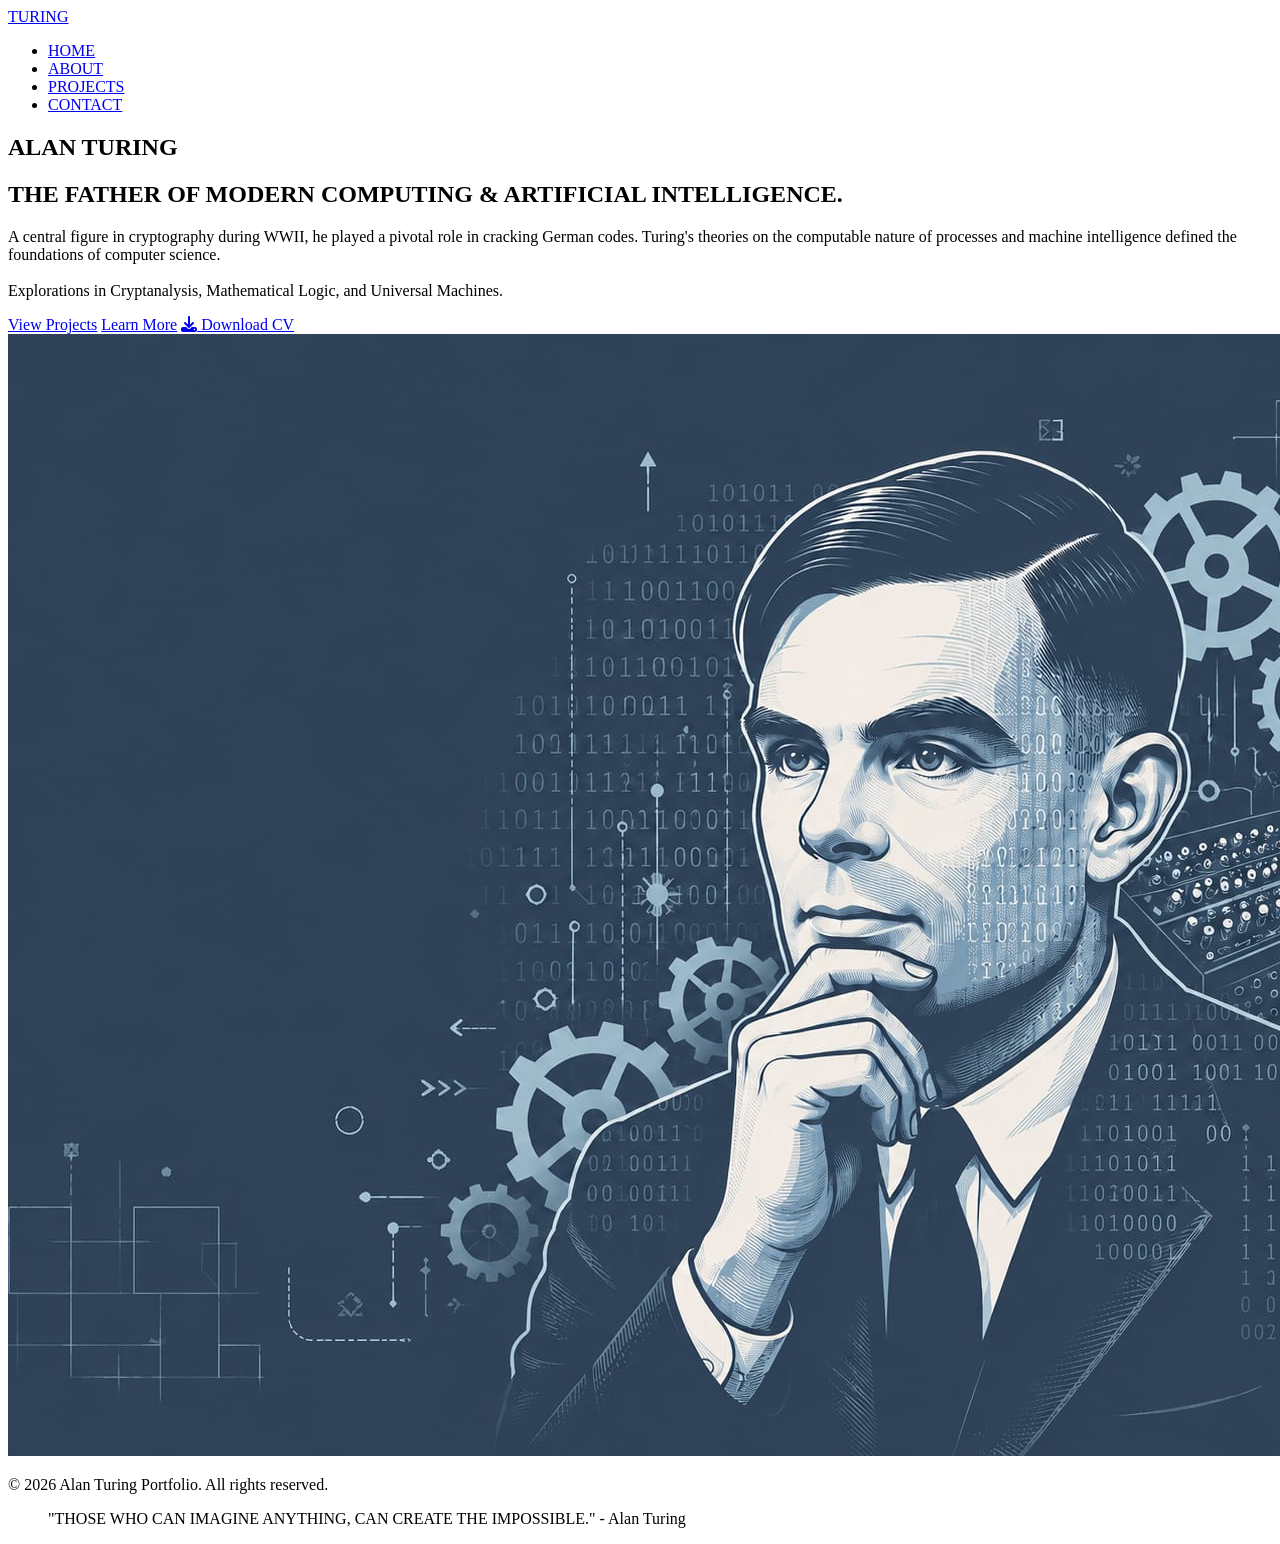
==== index.html @ 2c829f88 "update" ====
<!doctype html>
<html lang="en">
  <head>
    <meta charset="UTF-8" />
    <link
      rel="stylesheet"
      href="https://cdnjs.cloudflare.com/ajax/libs/font-awesome/6.4.0/css/all.min.css"
    />
    <meta name="viewport" content="width=device-width, initial-scale=1.0" />
    <meta
      name="description"
      content="Alan Turing was a pioneering mathematician, computer scientist, and cryptanalyst. He is widely considered to be the father of theoretical computer science and artificial intelligence."
    />
    <link rel="stylesheet" href="css/index.css" />
    <title>Alan Turing-Home</title>
  </head>
  <body>
    <header class="header">
      <nav class="navbar">
        <div class="logo">
          <a href="index.html">TURING</a>
        </div>
        <ul class="nav-links">
          <li><a href="index.html">HOME</a></li>
          <li><a href="about.html">ABOUT</a></li>
          <li><a href="projects.html">PROJECTS</a></li>
          <li><a href="contact.html">CONTACT</a></li>
        </ul>
      </nav>
    </header>
    <main>
      <section class="hero-section">
        <div class="hero-container">
          <div class="hero-content">
            <h1>ALAN TURING</h1>
            <h2>THE FATHER OF MODERN COMPUTING & ARTIFICIAL INTELLIGENCE.</h2>
            <p class="hero-desc">
              A central figure in cryptography during WWII, he played a pivotal role in cracking German codes. 
              Turing's theories on the computable nature of processes and machine intelligence defined the foundations of computer science.
              <br><br>
              Explorations in Cryptanalysis, Mathematical Logic, and Universal Machines.
            </p>
            <div class="hero-buttons">
              <a href="projects.html" class="btn">View Projects</a>
              <a href="about.html" class="btn">Learn More</a>
              <a href="Alan_Turing_CV.pdf" download="Alan_Turing_CV" class="btn-cv">
                <i class="fa-solid fa-download"></i> Download CV
              </a>
            </div>
          </div>
          <div class="hero-image">
            <img src="images/home-image.jpeg" alt="Alan Turing Portrait" />
          </div>
        </div>
      </section>
    </main>
    <footer class="footer">
      <div class="footer-content">
        <p class="copyright">
          &copy; 2026 Alan Turing Portfolio. All rights reserved.
        </p>
        <blockquote class="footer-quote">
          "THOSE WHO CAN IMAGINE ANYTHING, CAN CREATE THE IMPOSSIBLE."
          <span>- Alan Turing</span>
        </blockquote>
      </div>
    </footer>
  </body>
</html>
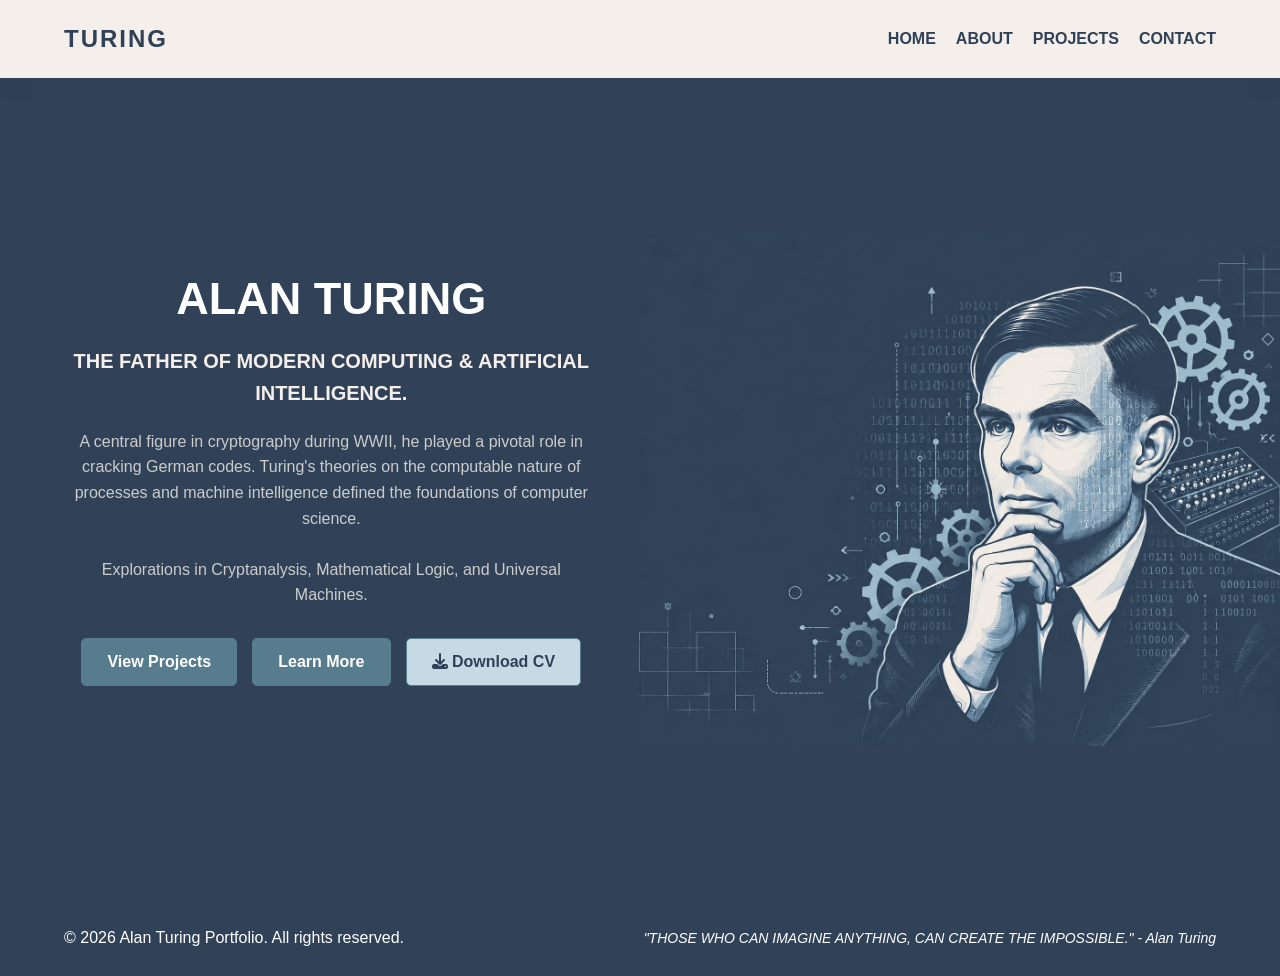
==== commit db163e43: "FIXING THE CSS PATH" ====
--- a/index.html
+++ b/index.html
@@ -11,7 +11,8 @@
       name="description"
       content="Alan Turing was a pioneering mathematician, computer scientist, and cryptanalyst. He is widely considered to be the father of theoretical computer science and artificial intelligence."
     />
-    <link rel="stylesheet" href="css/index.css" />
+    <link rel="stylesheet" href="CSS/index.css" />
+    <link rel="stylesheet" href="CSS/nav-footer.css" />
     <title>Alan Turing-Home</title>
   </head>
   <body>
--- a/CSS/index.css
+++ b/CSS/index.css
@@ -0,0 +1,128 @@
+* {
+  margin: 0;
+  padding: 0;
+  box-sizing: border-box;
+}
+body {
+  font-family: sans-serif;
+  background-color: #314258;
+  color: #fff;
+  line-height: 1.6;
+}
+.hero-section {
+  min-height: calc(100vh - 78.4px);  
+  display: flex;
+  align-items: center;
+  padding: 0 0 0 5%;
+  overflow: hidden;
+}
+.hero-container {
+  display: flex;
+  flex-direction: row;
+  justify-content: space-between;
+  gap: 40px;
+  width: 100%;
+  align-items: center;
+  height: 100%;
+}
+.hero-content {
+  flex: 1;
+  text-align: center;
+}
+.hero-image {
+  flex: 1.2;   
+  display: flex;
+  justify-content: flex-end;
+  align-items: center;
+  height: 100%;
+}
+.hero-content h1 {
+  font-size: 45px;
+  color: #fff;
+  margin-bottom: 10px;
+}
+.hero-content h2 {
+  font-size: 20px;
+  color: #f5efeb;
+  margin-bottom: 20px;
+}
+.hero-desc {
+  font-size: 16px;
+  color: #ccc;
+  margin: 0 0 30px auto;
+  line-height: 1.6;
+  text-align: center;
+  max-width: 800px;
+}
+.hero-buttons {
+  display: flex;
+  gap: 15px;
+  margin-bottom: 30px;
+  justify-content: center;
+}
+.btn, .btn-cv:hover{
+  padding: 10px 25px;
+  border-radius: 5px;
+  font-weight: bold;
+  display: inline-block;
+  transition: 0.3s;
+  border: 1px solid #567c8d;
+  color: #fff;
+  background-color: #567c8d;
+}
+.btn:hover, .btn-cv {
+  padding: 10px 25px;
+  border-radius: 5px;
+  font-weight: bold;
+  display: inline-block;
+  transition: 0.3s;
+  border: 1px solid #567c8d;
+  color: #2f4156;
+  background-color: #c8d9e6;
+}
+.hero-image img {
+  width: 100%;
+  height: 100%;
+  object-fit: cover;
+  object-position: center;
+  border-radius: 0;
+}
+
+@media (max-width: 768px) {
+  .hero-section {
+    padding: 40px 5%;
+    height: auto;
+    min-height: calc(100vh - 120px);
+  }
+  .hero-container {
+    flex-direction: column;
+    height: auto;
+    gap: 30px;
+  }
+  .hero-content {
+    text-align: center;
+  }
+  .hero-buttons {
+    display: flex;
+    flex-direction: column;
+    gap: 12px;
+    align-items: center;
+    width: 100%;
+  }  
+  .btn, .btn-cv {
+    padding: 10px 0px;
+    font-size: 17px;
+    width: 350px;
+    text-align: center;
+    box-sizing: border-box;
+  }
+  .hero-image {
+    width: 100%;
+    height: 300px;
+  }
+  .hero-image img {
+    width: 100%;
+    height: 100%;
+    object-fit: contain;
+  }
+}
--- a/CSS/nav-footer.css
+++ b/CSS/nav-footer.css
@@ -0,0 +1,68 @@
+a {
+  text-decoration: none;
+  color: inherit;
+}
+ul {
+  list-style: none;
+}
+.header {
+  background-color: #f5efeb;
+  padding: 20px 5%;
+  width: 100%;
+  box-shadow: 0 4px 20px rgba(47, 65, 86, 0.12);
+}
+.navbar {
+  display: flex;
+  justify-content: space-between;
+  align-items: center;
+}
+.logo a {
+  font-size: 24px;
+  font-weight: bold;
+  color: #2f4156;
+  letter-spacing: 2px;
+}
+.nav-links {
+  display: flex;
+  gap: 20px;
+}
+.nav-links a {
+  color: #2f4156;
+  font-weight: 600;
+}
+.nav-links a:hover {
+  color: #7697a5;
+}
+
+.footer {
+  background-color: #314258;
+  padding: 25px 5%;
+}
+.footer-content {
+  display: flex;
+  justify-content: space-between;
+  align-items: center;
+}
+.footer-quote {
+  font-size: 14px;
+  text-align: right;
+  font-style: italic;
+}
+
+@media (max-width: 768px) {
+  .navbar {
+    flex-direction: column;          
+    gap: 15px;
+    text-align: center;
+  }
+  .nav-links {
+    gap: 15px;
+    font-size: 14px;
+  }
+  .footer-content {
+    display: flex;
+    justify-content: space-between;
+    align-items: center;
+    width: 100%;
+  }
+}
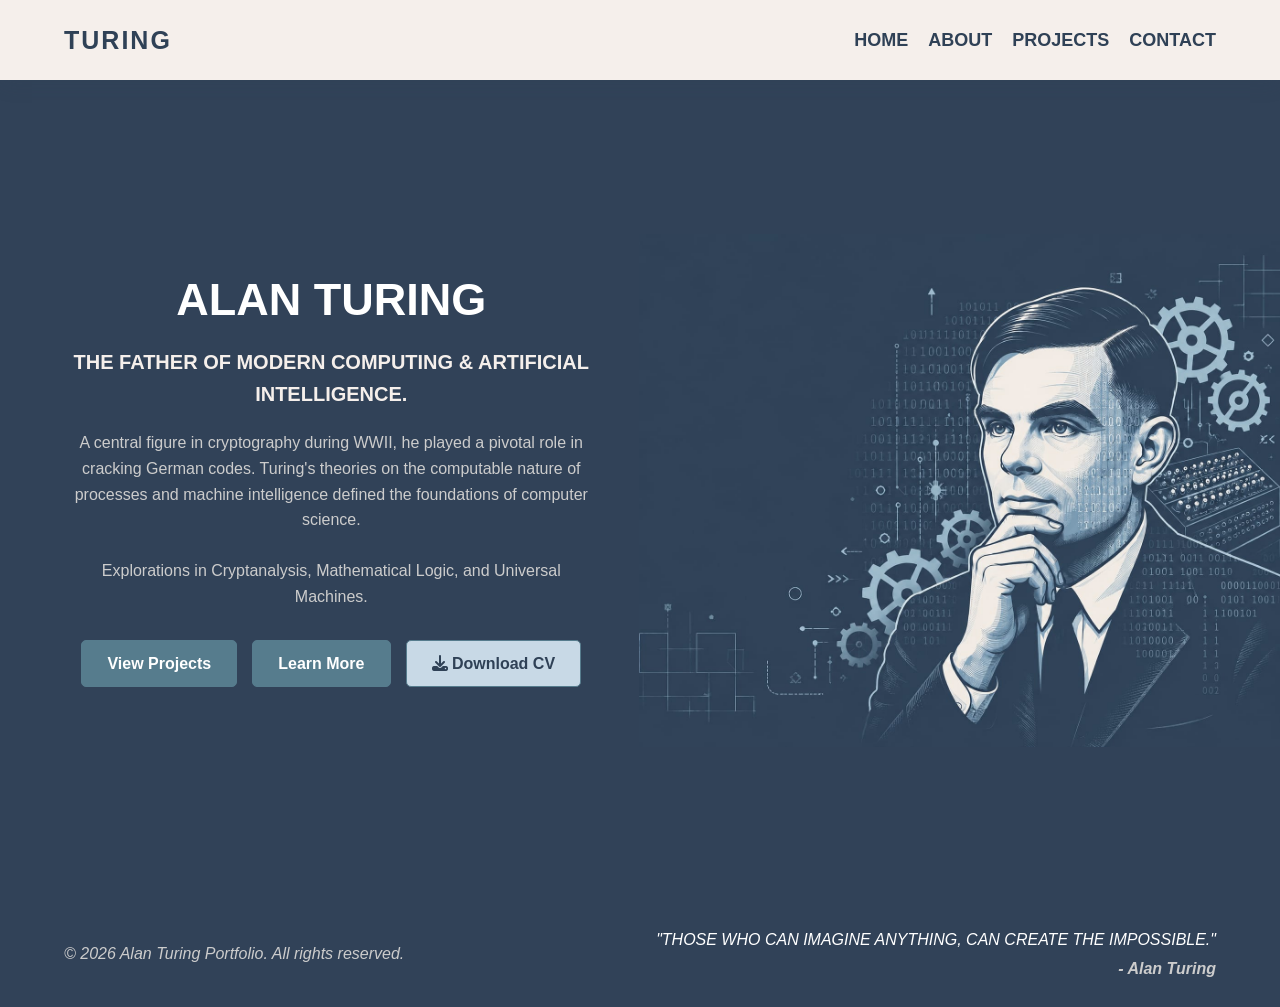
==== commit 6f75271f: "update" ====
--- a/index.html
+++ b/index.html
@@ -2,17 +2,17 @@
 <html lang="en">
   <head>
     <meta charset="UTF-8" />
-    <link
-      rel="stylesheet"
-      href="https://cdnjs.cloudflare.com/ajax/libs/font-awesome/6.4.0/css/all.min.css"
-    />
     <meta name="viewport" content="width=device-width, initial-scale=1.0" />
     <meta
       name="description"
       content="Alan Turing was a pioneering mathematician, computer scientist, and cryptanalyst. He is widely considered to be the father of theoretical computer science and artificial intelligence."
     />
+    <link
+      rel="stylesheet"
+      href="https://cdnjs.cloudflare.com/ajax/libs/font-awesome/6.4.0/css/all.min.css"
+    />
+    <link rel="stylesheet" href="CSS/nav-footer.css" />
     <link rel="stylesheet" href="CSS/index.css" />
-    <link rel="stylesheet" href="CSS/nav-footer.css" />
     <title>Alan Turing-Home</title>
   </head>
   <body>
--- a/CSS/nav-footer.css
+++ b/CSS/nav-footer.css
@@ -1,9 +1,7 @@
-a {
-  text-decoration: none;
-  color: inherit;
-}
-ul {
-  list-style: none;
+* {
+  margin: 0;
+  padding: 0;
+  box-sizing: border-box;
 }
 .header {
   background-color: #f5efeb;
@@ -17,18 +15,27 @@
   align-items: center;
 }
 .logo a {
-  font-size: 24px;
+  font-family: sans-serif;
+  font-size: 25px;
   font-weight: bold;
   color: #2f4156;
   letter-spacing: 2px;
+  text-decoration: none;
 }
 .nav-links {
   display: flex;
   gap: 20px;
+  list-style: none;
+}
+.nav-links li {
+  list-style: none;
 }
 .nav-links a {
+  font-family: sans-serif;
+  font-size: 18px;
   color: #2f4156;
   font-weight: 600;
+  text-decoration: none;
 }
 .nav-links a:hover {
   color: #7697a5;
@@ -36,6 +43,7 @@
 
 .footer {
   background-color: #314258;
+  color: #fff;
   padding: 25px 5%;
 }
 .footer-content {
@@ -44,9 +52,25 @@
   align-items: center;
 }
 .footer-quote {
-  font-size: 14px;
+  font-size: 16px;
   text-align: right;
   font-style: italic;
+}
+.footer-quote span {
+  font-family: sans-serif;
+  display: block;
+  font-size: 16px;
+  font-weight: bold;
+  margin-top: 4px;
+  color: #ccc;
+}
+
+.copyright {
+  font-family: sans-serif;
+  font-size: 16px;
+  text-align: right;
+  font-style: italic;
+  color: #ccc;
 }
 
 @media (max-width: 768px) {
--- a/CSS/index.css
+++ b/CSS/index.css
@@ -61,6 +61,7 @@
   justify-content: center;
 }
 .btn, .btn-cv:hover{
+  text-decoration: none;
   padding: 10px 25px;
   border-radius: 5px;
   font-weight: bold;
@@ -71,6 +72,7 @@
   background-color: #567c8d;
 }
 .btn:hover, .btn-cv {
+  text-decoration: none;
   padding: 10px 25px;
   border-radius: 5px;
   font-weight: bold;
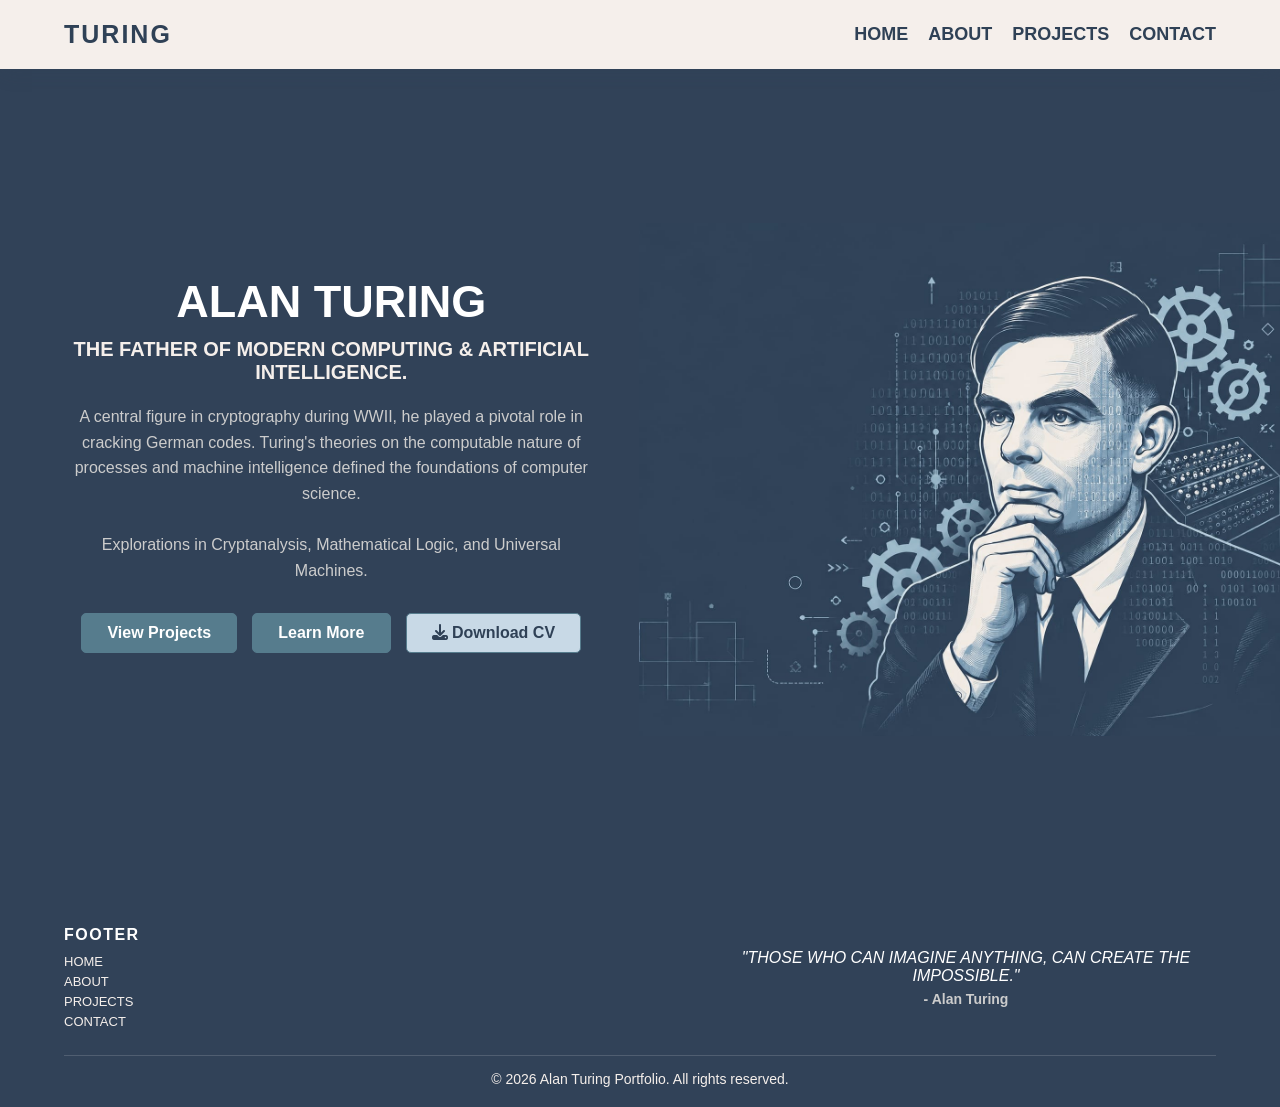
==== commit fecf7516: "update" ====
--- a/index.html
+++ b/index.html
@@ -56,15 +56,31 @@
       </section>
     </main>
     <footer class="footer">
-      <div class="footer-content">
-        <p class="copyright">
-          &copy; 2026 Alan Turing Portfolio. All rights reserved.
-        </p>
+      
+      <div class="footer-top">
+        <div class="footer-links-col">
+          <h4 class="footer-title">FOOTER</h4>
+          <ul class="footer-links">
+            <li><a href="index.html">HOME</a></li>
+            <li><a href="about.html">ABOUT</a></li>
+            <li><a href="projects.html">PROJECTS</a></li>
+            <li><a href="contact.html">CONTACT</a></li>
+          </ul>
+        </div>
         <blockquote class="footer-quote">
           "THOSE WHO CAN IMAGINE ANYTHING, CAN CREATE THE IMPOSSIBLE."
           <span>- Alan Turing</span>
         </blockquote>
       </div>
+
+      <div class="footer-divider"></div>
+
+      <div class="footer-bottom">
+        <p class="copyright">
+          &copy; 2026 Alan Turing Portfolio. All rights reserved.
+        </p>
+      </div>
+
     </footer>
   </body>
 </html>
--- a/CSS/nav-footer.css
+++ b/CSS/nav-footer.css
@@ -13,6 +13,7 @@
   display: flex;
   justify-content: space-between;
   align-items: center;
+  height: 100%;
 }
 .logo a {
   font-family: sans-serif;
@@ -44,36 +45,84 @@
 .footer {
   background-color: #314258;
   color: #fff;
-  padding: 25px 5%;
+  padding: 35px 5% 20px 5%;
 }
-.footer-content {
+.footer-top {
   display: flex;
   justify-content: space-between;
   align-items: center;
+  width: 100%;
+  margin-bottom: 25px;
+}
+.footer-links-col {
+  display: flex;
+  flex-direction: column;
+  gap: 4px;
+}
+.footer-title {
+  font-size: sans-serif;
+  font-size: 16px;
+  font-weight: bold;
+  color: #fff;
+  letter-spacing: 1.5px;
+  margin-bottom: 4px;
+}
+.footer-links {
+  list-style: none;
+  display: flex;
+  flex-direction: column;
+  gap: 2px;
+}
+.footer-links a {
+  font-family: sans-serif;
+  font-size: 13px;
+  color: #f5efeb;
+  text-decoration: none;
+  font-weight: 500;
+}
+.footer-links a:hover {
+  color: #7697a5;
 }
 .footer-quote {
   font-size: 16px;
-  text-align: right;
+  text-align: center;
   font-style: italic;
+  color: #fff;
+  max-width: 500px;
 }
 .footer-quote span {
   font-family: sans-serif;
   display: block;
-  font-size: 16px;
+  font-size: 14px;
   font-weight: bold;
-  margin-top: 4px;
+  margin-top: 6px;
   color: #ccc;
+  font-style: normal;
 }
-
+.footer-divider {
+  width: 100%;
+  height: 1px;
+  background-color: rgba(255, 255, 255, 0.15);
+  margin-bottom: 15px; 
+}
+.footer-bottom {
+  text-align: center;
+}
 .copyright {
   font-family: sans-serif;
-  font-size: 16px;
-  text-align: right;
-  font-style: italic;
-  color: #ccc;
+  font-size: 14px;
+  color: #f5efeb;
+  text-align: center;
 }
 
 @media (max-width: 768px) {
+  .header {
+    padding: 15px 4%;
+  }
+  .logo a {
+    font-size: 28px;
+    letter-spacing: 1px;
+  }
   .navbar {
     flex-direction: column;          
     gap: 15px;
@@ -81,12 +130,39 @@
   }
   .nav-links {
     gap: 15px;
+  }
+  .nav-links a {
+    font-size: 17px;
+  }
+  .footer {
+    padding: 25px 4% 15px 4%;
+  }
+  .footer-top {
+    flex-direction: row;
+    justify-content: space-between;
+    align-items: flex-start;
+    gap: 14px;
+  }
+  .footer-links-col {
+    align-items: flex-start;
+    text-align: left;
+    flex: 1;
+  }
+  .footer-links a {
+    font-size: 12px;
+  }
+  .footer-title {
     font-size: 14px;
   }
-  .footer-content {
-    display: flex;
-    justify-content: space-between;
-    align-items: center;
-    width: 100%;
+  .footer-quote {
+    font-size: 13px;
+    text-align: right;
+    flex: 1.5;
+  }
+  .footer-quote span {
+    font-size: 12px;
+  }
+  .copyright {
+    font-size: 13px;
   }
 }
--- a/CSS/index.css
+++ b/CSS/index.css
@@ -7,7 +7,6 @@
   font-family: sans-serif;
   background-color: #314258;
   color: #fff;
-  line-height: 1.6;
 }
 .hero-section {
   min-height: calc(100vh - 78.4px);  
@@ -92,7 +91,7 @@
 
 @media (max-width: 768px) {
   .hero-section {
-    padding: 40px 5%;
+    padding: 30px 5%;
     height: auto;
     min-height: calc(100vh - 120px);
   }
@@ -104,12 +103,27 @@
   .hero-content {
     text-align: center;
   }
+  .hero-content h1 {
+    font-size: 26px;
+    margin-bottom: 8px;
+    letter-spacing: 1px;
+  }
+  .hero-content h2 {
+    font-size: 15px;
+    line-height: 1.4;
+    margin-bottom: 15px;
+  }
   .hero-buttons {
     display: flex;
     flex-direction: column;
     gap: 12px;
     align-items: center;
     width: 100%;
+  }
+  .hero-desc {
+    font-size: 14px;
+    line-height: 1.4;
+    margin: 0 auto 20px auto;
   }  
   .btn, .btn-cv {
     padding: 10px 0px;
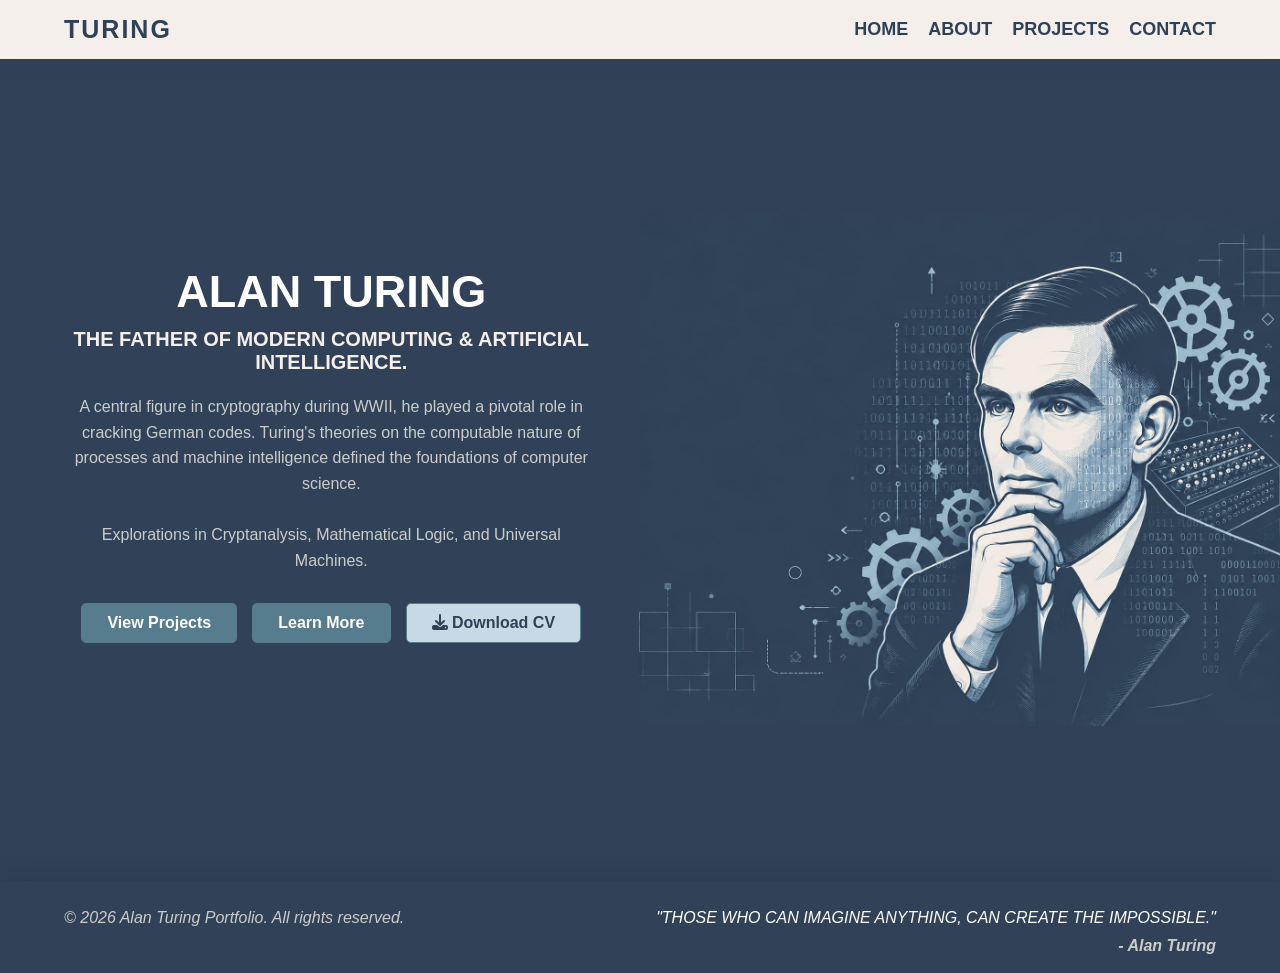
==== commit 5a144d6a: "update" ====
--- a/index.html
+++ b/index.html
@@ -56,31 +56,15 @@
       </section>
     </main>
     <footer class="footer">
-      
-      <div class="footer-top">
-        <div class="footer-links-col">
-          <h4 class="footer-title">FOOTER</h4>
-          <ul class="footer-links">
-            <li><a href="index.html">HOME</a></li>
-            <li><a href="about.html">ABOUT</a></li>
-            <li><a href="projects.html">PROJECTS</a></li>
-            <li><a href="contact.html">CONTACT</a></li>
-          </ul>
-        </div>
+      <div class="footer-content">
+        <p class="copyright">
+          &copy; 2026 Alan Turing Portfolio. All rights reserved.
+        </p>
         <blockquote class="footer-quote">
           "THOSE WHO CAN IMAGINE ANYTHING, CAN CREATE THE IMPOSSIBLE."
           <span>- Alan Turing</span>
         </blockquote>
       </div>
-
-      <div class="footer-divider"></div>
-
-      <div class="footer-bottom">
-        <p class="copyright">
-          &copy; 2026 Alan Turing Portfolio. All rights reserved.
-        </p>
-      </div>
-
     </footer>
   </body>
 </html>
--- a/CSS/nav-footer.css
+++ b/CSS/nav-footer.css
@@ -4,10 +4,15 @@
   box-sizing: border-box;
 }
 .header {
+  position: sticky;
+  top: 0;
+  z-index: 1000;
   background-color: #f5efeb;
-  padding: 20px 5%;
+  backdrop-filter: blur(8px);
+  padding: 15px 5%;
   width: 100%;
   box-shadow: 0 4px 20px rgba(47, 65, 86, 0.12);
+  transition: all 0.3s ease;
 }
 .navbar {
   display: flex;
@@ -43,79 +48,51 @@
 }
 
 .footer {
+  padding: 25px 5% 15px 5%;
+  width: 100%;
+  box-sizing: border-box;
   background-color: #314258;
   color: #fff;
-  padding: 35px 5% 20px 5%;
+  box-shadow: 0 -8px 20px rgba(0, 0, 0, 0.08);
 }
-.footer-top {
+.footer-content {
   display: flex;
+  flex-direction: row;
   justify-content: space-between;
-  align-items: center;
+  align-items: flex-start;
+  gap: 20px;
   width: 100%;
-  margin-bottom: 25px;
-}
-.footer-links-col {
-  display: flex;
-  flex-direction: column;
-  gap: 4px;
-}
-.footer-title {
-  font-size: sans-serif;
-  font-size: 16px;
-  font-weight: bold;
-  color: #fff;
-  letter-spacing: 1.5px;
-  margin-bottom: 4px;
-}
-.footer-links {
-  list-style: none;
-  display: flex;
-  flex-direction: column;
-  gap: 2px;
-}
-.footer-links a {
-  font-family: sans-serif;
-  font-size: 13px;
-  color: #f5efeb;
-  text-decoration: none;
-  font-weight: 500;
-}
-.footer-links a:hover {
-  color: #7697a5;
 }
 .footer-quote {
+  flex: 1.2;
   font-size: 16px;
-  text-align: center;
+  line-height: 1.5;
+  margin: 0;
+  text-align: right;
   font-style: italic;
-  color: #fff;
-  max-width: 500px;
 }
 .footer-quote span {
   font-family: sans-serif;
   display: block;
-  font-size: 14px;
+  font-size: 16px;
   font-weight: bold;
-  margin-top: 6px;
+  margin-top: 4px;
   color: #ccc;
-  font-style: normal;
-}
-.footer-divider {
-  width: 100%;
-  height: 1px;
-  background-color: rgba(255, 255, 255, 0.15);
-  margin-bottom: 15px; 
-}
-.footer-bottom {
-  text-align: center;
-}
-.copyright {
-  font-family: sans-serif;
-  font-size: 14px;
-  color: #f5efeb;
-  text-align: center;
+  text-align: right;
 }
 
-@media (max-width: 768px) {
+.copyright {
+  margin: 0;
+  flex: 1;
+  line-height: 1.5;
+  font-family: sans-serif;
+  font-size: 16px;
+  text-align: left;
+  font-style: italic;
+  color: #ccc;
+}
+
+@media (max-width: 900px) {
   .header {
     padding: 15px 4%;
   }
@@ -134,35 +111,40 @@
   .nav-links a {
     font-size: 17px;
   }
+
   .footer {
-    padding: 25px 4% 15px 4%;
+    padding: 20px 3% 15px 3%;
   }
-  .footer-top {
+  .footer-content {
+    display: flex;
     flex-direction: row;
     justify-content: space-between;
     align-items: flex-start;
-    gap: 14px;
-  }
-  .footer-links-col {
-    align-items: flex-start;
-    text-align: left;
-    flex: 1;
-  }
-  .footer-links a {
-    font-size: 12px;
-  }
-  .footer-title {
-    font-size: 14px;
+    gap: 12px;
+    width: 100%;
   }
   .footer-quote {
+    flex: 1.2;
     font-size: 13px;
     text-align: right;
-    flex: 1.5;
+    line-height: 1.4;
+    margin: 0;
+    font-family: sans-serif;
   }
   .footer-quote span {
-    font-size: 12px;
+    font-size: 13px;
+    display: block;
+    margin-top: 4px;
+    text-align: right;
   }
   .copyright {
+    flex: 1;
     font-size: 13px;
-  }
+    text-align: left;
+    line-height: 1.4;
+    color: #ccc;
+    margin: 0;
+    font-family: sans-serif;
+  } 
+
 }
--- a/CSS/index.css
+++ b/CSS/index.css
@@ -89,29 +89,29 @@
   border-radius: 0;
 }
 
-@media (max-width: 768px) {
+@media (max-width: 900px) {
   .hero-section {
-    padding: 30px 5%;
+    padding: 25px 5%;
     height: auto;
     min-height: calc(100vh - 120px);
   }
   .hero-container {
     flex-direction: column;
     height: auto;
-    gap: 30px;
+    gap: 1px;
   }
   .hero-content {
     text-align: center;
   }
   .hero-content h1 {
     font-size: 26px;
-    margin-bottom: 8px;
+    margin-bottom: 10px;
     letter-spacing: 1px;
   }
   .hero-content h2 {
     font-size: 15px;
     line-height: 1.4;
-    margin-bottom: 15px;
+    margin-bottom: 13px;
   }
   .hero-buttons {
     display: flex;
@@ -122,22 +122,26 @@
   }
   .hero-desc {
     font-size: 14px;
-    line-height: 1.4;
+    line-height: 1.5;
     margin: 0 auto 20px auto;
   }  
   .btn, .btn-cv {
     padding: 10px 0px;
     font-size: 17px;
-    width: 350px;
+    width: 100%;
+    max-width: 280px;
     text-align: center;
     box-sizing: border-box;
   }
   .hero-image {
-    width: 100%;
-    height: 300px;
+    width: auto;
+    height: 150px;
+    justify-content: center;
+    align-items: center;
   }
   .hero-image img {
-    width: 100%;
+    width: auto;
+    max-width: 100%;
     height: 100%;
     object-fit: contain;
   }
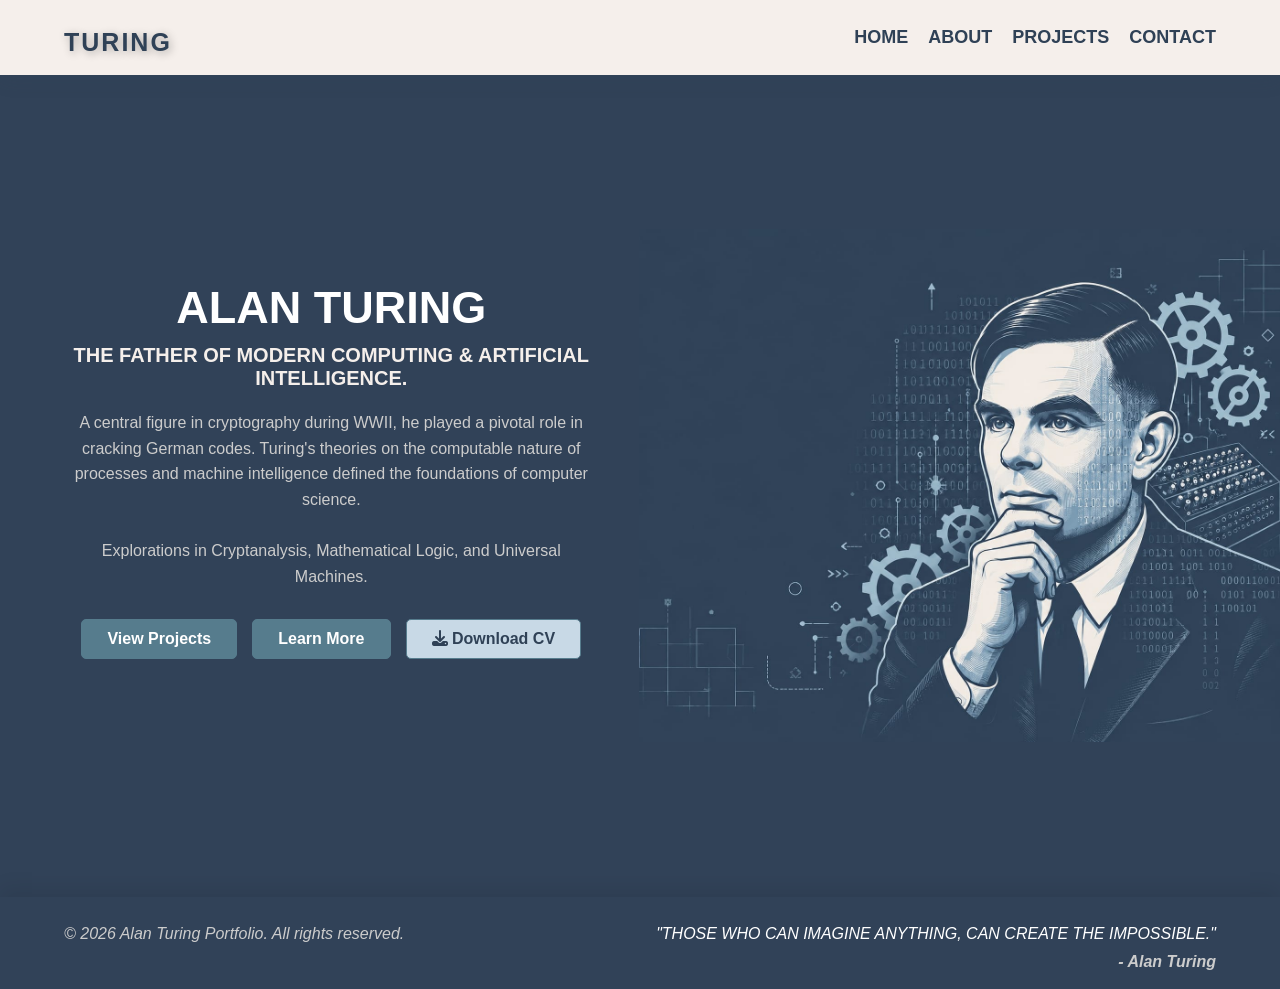
==== commit b46ab3d5: "update" ====
--- a/index.html
+++ b/index.html
@@ -44,7 +44,7 @@
             <div class="hero-buttons">
               <a href="projects.html" class="btn">View Projects</a>
               <a href="about.html" class="btn">Learn More</a>
-              <a href="Alan_Turing_CV.pdf" download="Alan_Turing_CV" class="btn-cv">
+              <a href="docs/Alan_Turing_CV.pdf" download="Alan_Turing_CV" class="btn-cv">
                 <i class="fa-solid fa-download"></i> Download CV
               </a>
             </div>
--- a/CSS/nav-footer.css
+++ b/CSS/nav-footer.css
@@ -1,9 +1,11 @@
-* {
+body {
   margin: 0;
   padding: 0;
   box-sizing: border-box;
 }
 .header {
+  margin: 0;
+  box-sizing: border-box;
   position: sticky;
   top: 0;
   z-index: 1000;
@@ -15,12 +17,34 @@
   transition: all 0.3s ease;
 }
 .navbar {
+  margin: 0;
+  padding: 0;
+  box-sizing: border-box;
   display: flex;
   justify-content: space-between;
   align-items: center;
   height: 100%;
 }
+
+.logo{
+    margin: 0;
+    padding: 0;
+    box-sizing: border-box;
+    display: inline-block;
+    color: #2F4156;
+    text-shadow: 2px 2px 8px rgba(0, 0, 0, 0.3);
+    transition: all 0.3s ease;
+    cursor: pointer;
+    font-size: 40px;
+}
+.logo:hover{
+    transform: scale(1.1);
+}
+
 .logo a {
+  margin: 0;
+  padding: 0;
+  box-sizing: border-box;
   font-family: sans-serif;
   font-size: 25px;
   font-weight: bold;
@@ -29,6 +53,9 @@
   text-decoration: none;
 }
 .nav-links {
+  margin: 0;
+  padding: 0;
+  box-sizing: border-box;
   display: flex;
   gap: 20px;
   list-style: none;
@@ -37,6 +64,9 @@
   list-style: none;
 }
 .nav-links a {
+  margin: 0;
+  padding: 0;
+  box-sizing: border-box;
   font-family: sans-serif;
   font-size: 18px;
   color: #2f4156;
@@ -48,6 +78,7 @@
 }
 
 .footer {
+  margin: 0;
   padding: 25px 5% 15px 5%;
   width: 100%;
   box-sizing: border-box;
@@ -56,6 +87,9 @@
   box-shadow: 0 -8px 20px rgba(0, 0, 0, 0.08);
 }
 .footer-content {
+  margin: 0;
+  padding: 0;
+  box-sizing: border-box;
   display: flex;
   flex-direction: row;
   justify-content: space-between;
@@ -64,6 +98,9 @@
   width: 100%;
 }
 .footer-quote {
+  margin: 0;
+  padding: 0;
+  box-sizing: border-box;
   flex: 1.2;
   font-size: 16px;
   line-height: 1.5;
@@ -72,6 +109,8 @@
   font-style: italic;
 }
 .footer-quote span {
+  padding: 0;
+  box-sizing: border-box;
   font-family: sans-serif;
   display: block;
   font-size: 16px;
@@ -83,6 +122,8 @@
 
 .copyright {
   margin: 0;
+  padding: 0;
+  box-sizing: border-box;
   flex: 1;
   line-height: 1.5;
   font-family: sans-serif;
--- a/CSS/index.css
+++ b/CSS/index.css
@@ -146,3 +146,42 @@
     object-fit: contain;
   }
 }
+
+
+@keyframes slideDownFade {
+  from {
+    opacity: 0;
+    transform: translateY(-20px); 
+  }
+  to {
+    opacity: 1;
+    transform: translateY(0);    
+  }
+}
+
+.hero-content h1,
+.hero-content h2,
+.hero-content p,
+.hero-content .hero-buttons {
+  opacity: 0; 
+  animation-name: slideDownFade;
+  animation-duration: 0.7s; 
+  animation-timing-function: ease-out;
+  animation-fill-mode: forwards; 
+}
+
+.hero-content h1 {
+  animation-delay: 0.2s;
+}
+
+.hero-content h2 {
+  animation-delay: 0.5s;
+}
+
+.hero-content p {
+  animation-delay: 0.8s; 
+}
+
+.hero-content .hero-buttons {
+  animation-delay: 1.1s;
+}
